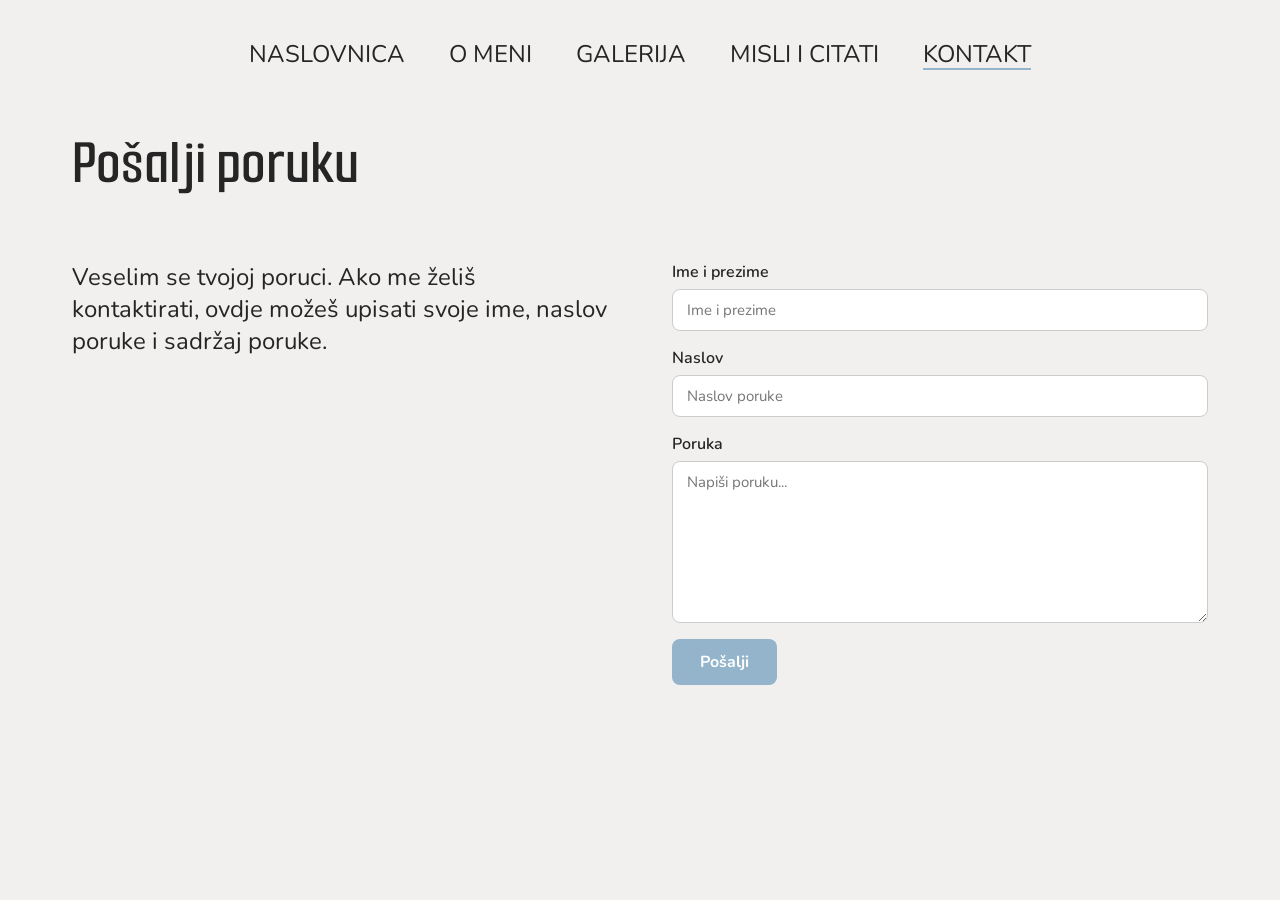
==== kontakt.html @ 9ad11cd3 "Add files via upload" ====
<!DOCTYPE html>
<html lang="hr">
<head>
    <meta charset="UTF-8">
    <meta name="viewport" content="width=device-width, initial-scale=1.0">
    <title>Moj kutak – Kontakt</title>
    <link rel="preconnect" href="https://fonts.googleapis.com">
    <link rel="preconnect" href="https://fonts.gstatic.com" crossorigin>
    <link href="https://fonts.googleapis.com/css2?family=Nunito:ital,wght@0,200..1000;1,200..1000&family=Smooch+Sans:wght@100..900&display=swap"
          rel="stylesheet">
    <link href="https://fonts.googleapis.com/icon?family=Material+Icons" rel="stylesheet">
    <link rel="stylesheet" href="style.css">
</head>
<body>
    <div class="nav">
        <div class="nav-links" id="nav-links">
            <a href="index.html">Naslovnica</a>
            <a href="o_meni.html">O meni</a>
            <a href="galerija.html">Galerija</a>
            <a href="misli_i_citati.html">Misli i citati</a>
            <a href="kontakt.html" class="aktivno">Kontakt</a>
        </div>
    </div>

    <h1 class="uvodni-naslov">Pošalji poruku</h1>

    <div class="spacer"></div>

    <div class="kontakt-stranica">
        <p class="kontakt-opis">Veselim se tvojoj poruci. Ako me želiš kontaktirati, ovdje možeš upisati svoje ime,
            naslov poruke i sadržaj poruke.</p>

        <div class="kontakt-forma">
            <div class="forma-polje">
                <label for="ime">Ime i prezime</label>
                <input type="text" id="ime" name="ime" placeholder="Ime i prezime">
            </div>
            <div class="forma-polje">
                <label for="naslov">Naslov</label>
                <input type="text" id="naslov" name="naslov" placeholder="Naslov poruke">
            </div>
            <div class="forma-polje">
                <label for="poruka">Poruka</label>
                <textarea id="poruka" name="poruka" placeholder="Napiši poruku..."></textarea>
            </div>
            <button class="forma-gumb" id="forma-gumb" type="button">Pošalji</button>
        </div>
    </div>

    <script src="kontakt.js"></script>
</body>
</html>
---- style.css ----
* {
    margin-block: 0;
}

body {
    font-family: "Nunito", sans-serif;
    color: #252525;
    background: #F2F0EF;
    padding: 32px 64px;
}

/* ── Navigacija ── */
.nav {
    margin-bottom: 48px;
}

.nav-links {
    display: flex;
    flex-wrap: wrap;
    justify-content: center;
    gap: 16px;
    font-size: 24px;
    text-transform: uppercase;
}

.nav a {
    text-decoration: none;
    color: #252525;
    padding: 6px 14px;
    transition: color 0.25s, transform 0.25s;
}

.nav a.aktivno {
    text-decoration: underline;
    text-decoration-color: #93B4CA;
    text-underline-offset: 6px;
}

.nav a:hover {
    color: #93B4CA;
    transform: translateY(-3px);
}

/* ── Naslov ── */
.uvodni-naslov {
    font-family: "Smooch Sans", sans-serif;
    font-size: 64px;
    font-weight: 600;
    margin-bottom: 28px;
    max-width: 1200px;
}

/* ── Uvodna sekcija ── */
.uvodna-sekcija {
    display: flex;
    gap: 24px;
    max-width: 1200px;
    margin: 0 auto 64px auto;
}

.uvodna-sekcija-tekst {
    font-size: 24px;
}

.uvodna-sekcija-slika img {
    width: 280px;
    object-fit: cover;
    border-radius: 12px;
}

.uvodna-sekcija-velika-slika img {
    width: 460px;
    object-fit: cover;
    border-radius: 12px;
}

/* ── Kartice ── */
.kartice {
    display: flex;
    flex-wrap: wrap;
    gap: 24px;
    max-width: 1200px;
    margin: 0 auto;
}

.kartica {
    flex: 1;
    border-radius: 16px;
    padding: 32px 28px;
    display: flex;
    flex-direction: column;
    gap: 16px;
    min-height: 260px;
    text-decoration: none;
    color: #252525;
}

.kartica-o-meni {
    background: #A4C8E1;
}

.kartica-galerija {
    background: #D7E7F3;
}

.kartica-misli {
    background: #E1A4A4;
}

.kartica-kontakt {
    background: #F3D7D7;
}

.kartica-ikona {
    width: 64px;
    height: 64px;
    position: relative;
    display: flex;
    align-items: center;
    justify-content: center;
}

.kartica-ikona img {
    position: absolute;
    width: 100%;
    height: 100%;
}

.kartica-ikona .material-icons {
    font-size: 28px;
}

.kartica h3 {
    font-size: 24px;
    font-weight: 600;
}

/* ── Galerija ── */
.galerija-grid {
    display: flex;
    flex-wrap: wrap;
    gap: 16px;
    max-width: 1200px;
    margin: 0 auto;
}

.galerija-slika {
    flex: 1 1 300px;
}

.galerija-slika img {
    width: 100%;
    height: 100%;
    object-fit: cover;
    border-radius: 12px;
}

/* ── Misli i citati ── */
.misli-odjeljak {
    margin-bottom: 48px;
}

.misli-odjeljak h2 {
    font-size: 22px;
    font-weight: 600;
    margin-bottom: 12px;
}

.misli-odjeljak p {
    font-size: 16px;
}

.citati-grid {
    display: flex;
    flex-wrap: wrap;
    gap: 32px;
    margin-top: 32px;
}

.citat-kartica {
    flex: 1 1 400px;
    display: flex;
    flex-direction: column;
    align-items: center;
    text-align: center;
    gap: 12px;
}

.citat-kartica img {
    width: 220px;
    height: 300px;
    object-fit: cover;
    border-radius: 4px;
}

.citat-tekst {
    font-size: 14px;
    font-style: italic;
}

.citat-autor {
    font-size: 13px;
    color: #666;
}

/* ── Kontakt ── */
.kontakt-stranica {
    display: flex;
    gap: 64px;
    max-width: 1200px;
}

.kontakt-opis {
    flex: 1;
    font-size: 24px;
}

.kontakt-forma {
    flex: 1;
    display: flex;
    flex-direction: column;
    gap: 16px;
}

.forma-polje {
    display: flex;
    flex-direction: column;
    gap: 6px;
}

.forma-polje label {
    font-size: 16px;
    font-weight: 600;
}

.forma-polje input,
.forma-polje textarea {
    font-family: "Nunito", sans-serif;
    font-size: 15px;
    padding: 10px 14px;
    border: 1px solid #ccc;
    border-radius: 8px;
    background: #fff;
    outline: none;
}

.forma-polje input:focus,
.forma-polje textarea:focus {
    border-color: #93B4CA;
}

.forma-polje textarea {
    height: 140px;
    resize: vertical;
}

.forma-gumb {
    font-family: "Nunito", sans-serif;
    font-size: 16px;
    font-weight: 700;
    padding: 12px 28px;
    background: #93B4CA;
    color: #fff;
    border: none;
    border-radius: 8px;
    cursor: pointer;
    align-self: flex-start;
    transition: background 0.2s;
}

.forma-gumb:hover {
    background: #7aa3bc;
}

/* ── Ostalo ── */
.spacer {
    height: 32px;
}

/* ── Tablet ── */
@media (max-width: 1100px) {
    body {
        padding: 24px 32px;
    }

    .nav-links {
        gap: 4px;
        font-size: 20px;
    }

    .uvodni-naslov {
        font-size: 48px;
    }

    .kartica {
        min-height: 220px;
        min-width: 35%;
    }

    .spacer {
        height: 24px;
    }
}

/* ── Mobitel ── */
@media (max-width: 800px) {
    body {
        padding: 20px 16px;
    }

    nav a {
        padding: 10px 0;
        font-size: 28px;
    }

    .uvodni-naslov {
        font-size: 40px;
        margin-bottom: 16px;
    }

    .uvodna-sekcija {
        margin-bottom: 32px;
    }

    .uvodna-sekcija-tekst {
        font-size: 18px;
    }

    .uvodna-sekcija-slika img, .uvodna-sekcija-velika-slika img {
        width: 100%;
    }

    .kartica {
        width: 30%;
        min-height: 180px;
        padding: 20px 18px;
    }

    .kartica h3 {
        font-size: 18px;
    }

    .kartica p {
        font-size: 14px;
    }

    .kontakt-stranica {
        flex-direction: column;
    }

    .galerija-grid {
        flex-direction: column;
    }

    .galerija-slika {
        flex: 1 1 100%;
        width: 100%;
    }

    .spacer {
        height: 16px;
    }
}
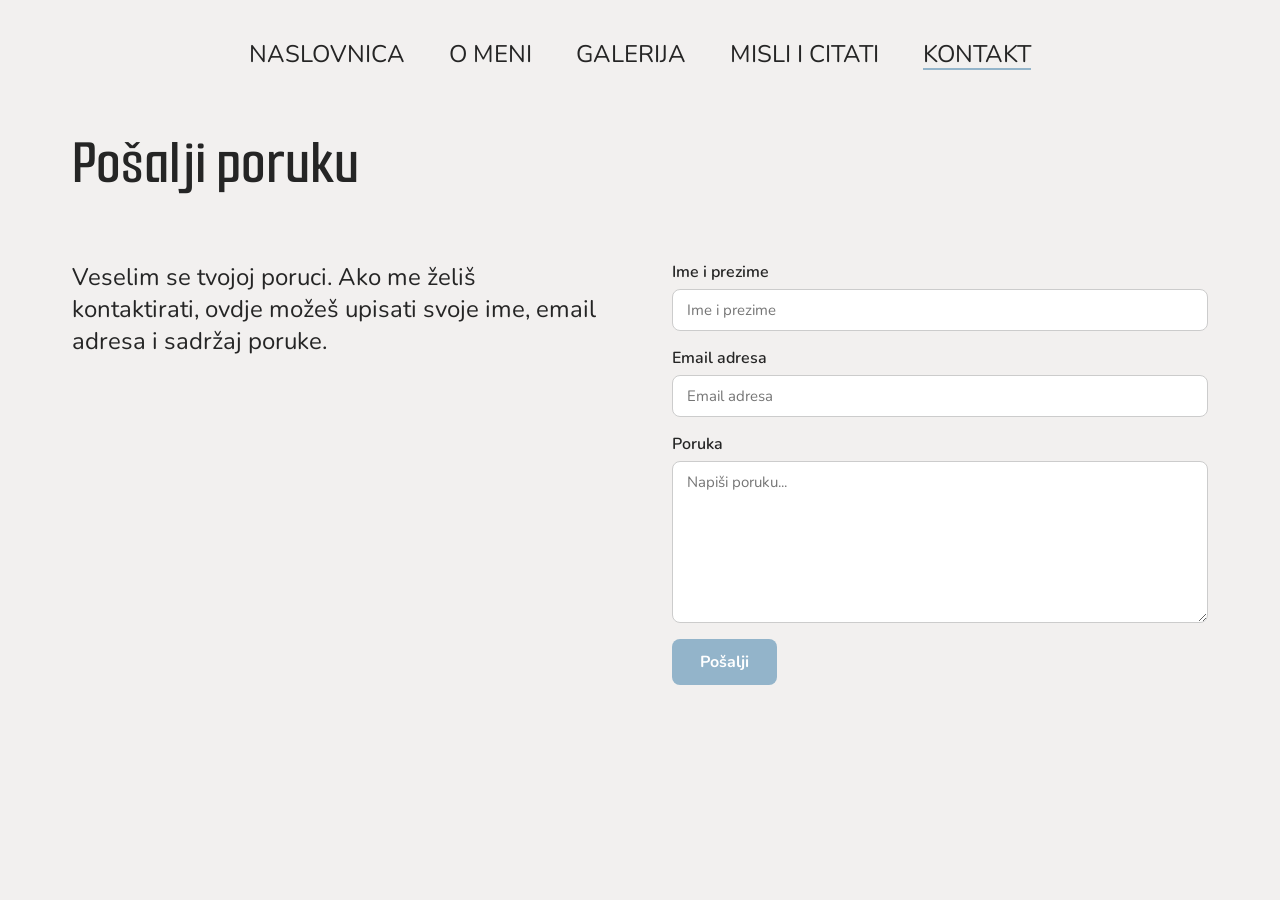
==== commit 77f42caa: "Add files via upload" ====
--- a/kontakt.html
+++ b/kontakt.html
@@ -28,7 +28,7 @@
 
     <div class="kontakt-stranica">
         <p class="kontakt-opis">Veselim se tvojoj poruci. Ako me želiš kontaktirati, ovdje možeš upisati svoje ime,
-            naslov poruke i sadržaj poruke.</p>
+            email adresa i sadržaj poruke.</p>
 
         <div class="kontakt-forma">
             <div class="forma-polje">
@@ -36,8 +36,8 @@
                 <input type="text" id="ime" name="ime" placeholder="Ime i prezime">
             </div>
             <div class="forma-polje">
-                <label for="naslov">Naslov</label>
-                <input type="text" id="naslov" name="naslov" placeholder="Naslov poruke">
+                <label for="email">Email adresa</label>
+                <input type="text" id="email" name="email" placeholder="Email adresa">
             </div>
             <div class="forma-polje">
                 <label for="poruka">Poruka</label>
